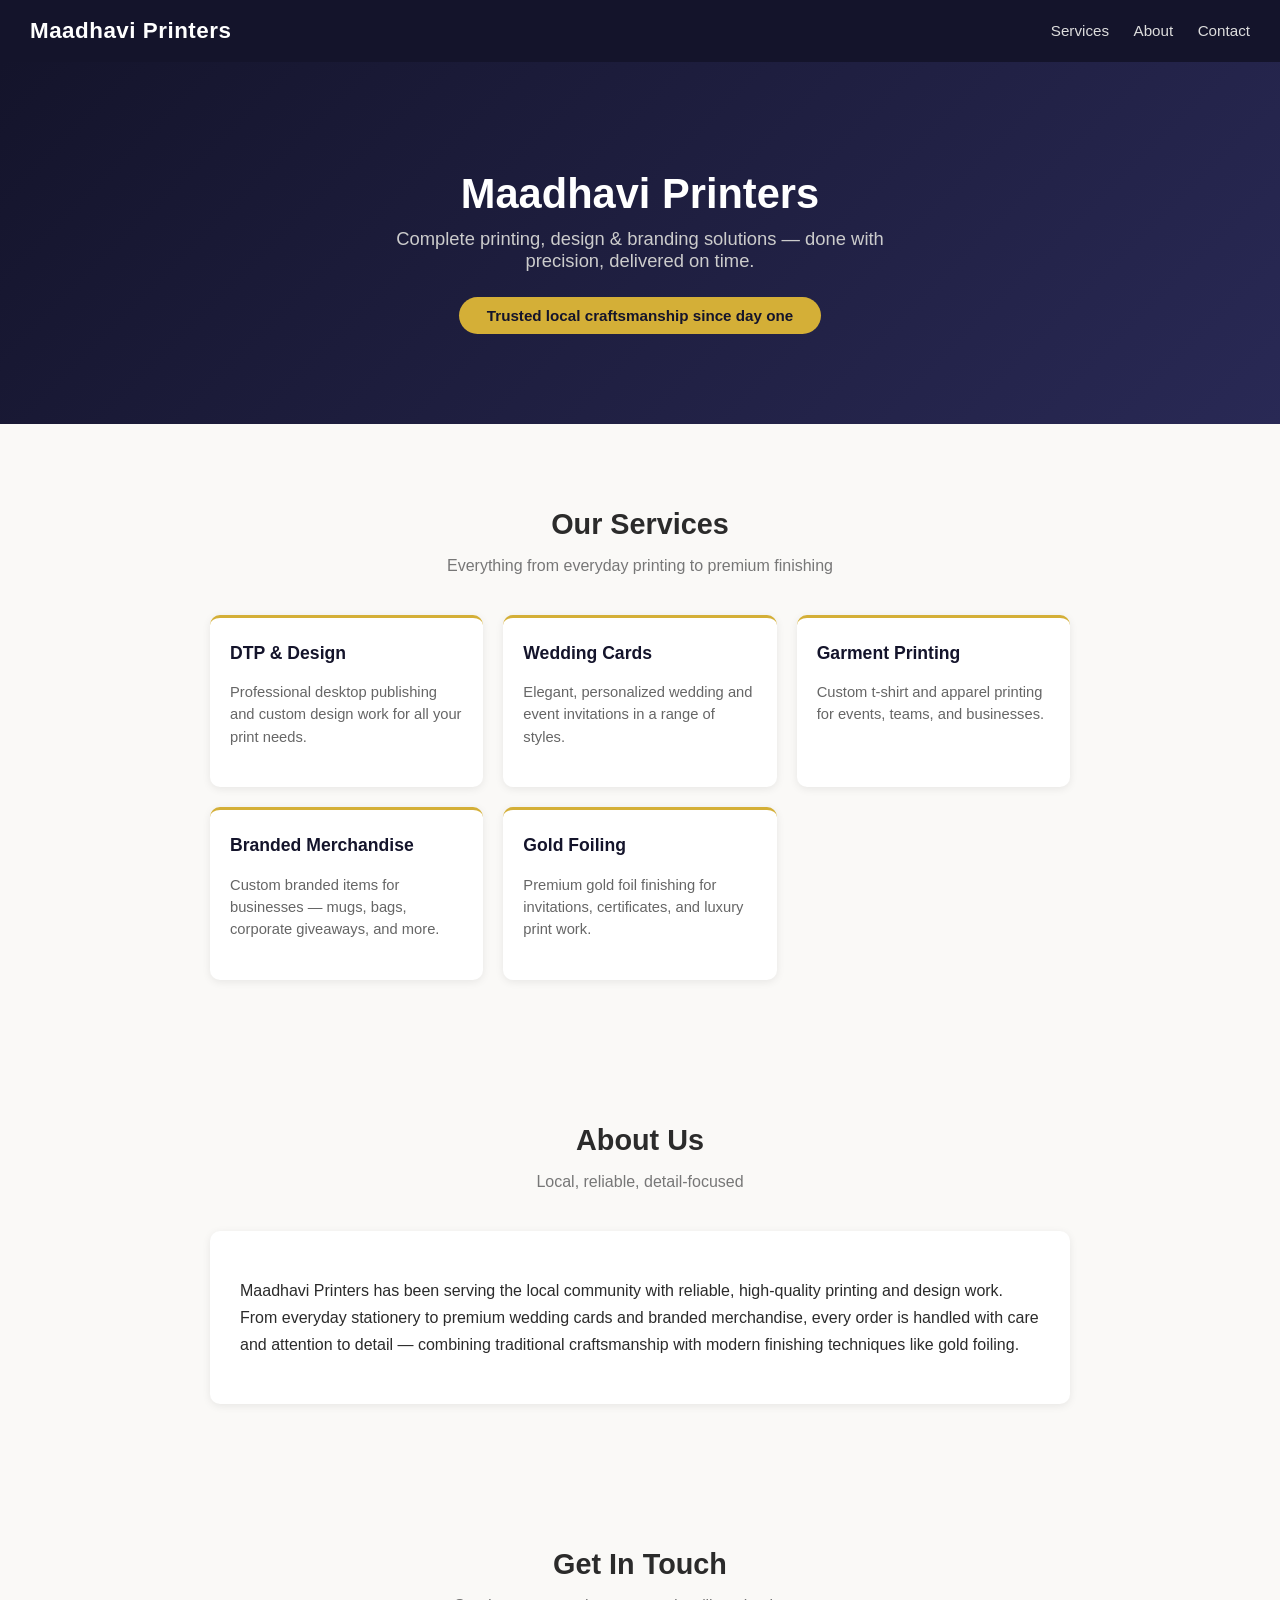
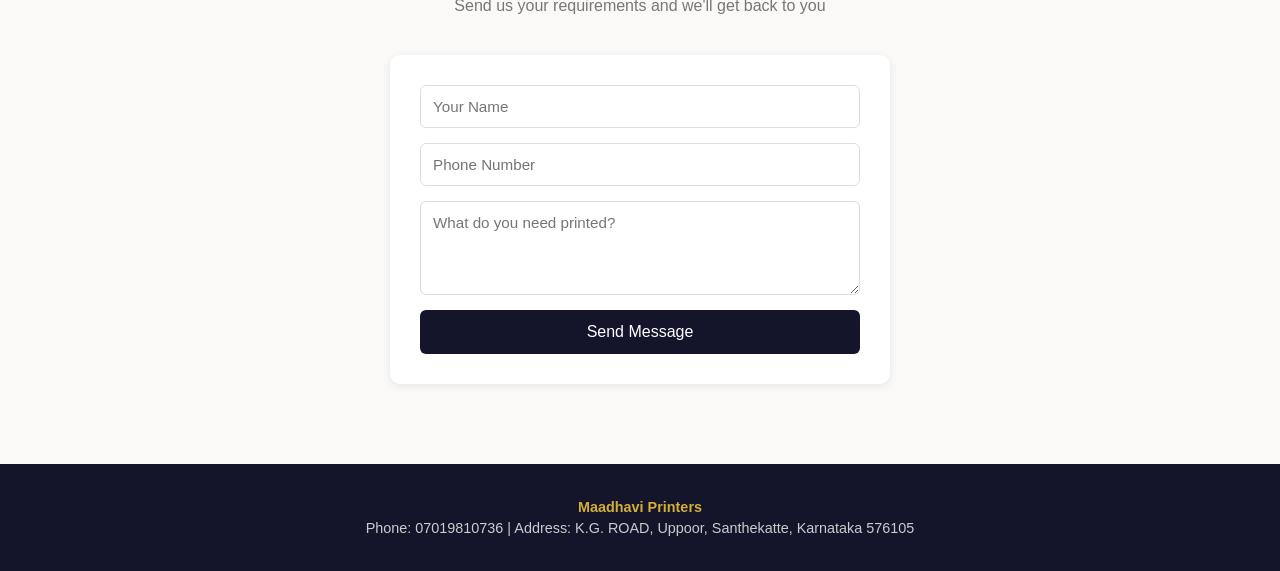
==== index.html @ c5c2d57a "modern redesign with nav, services grid, and contact form" ====
<!DOCTYPE html>
<html>
<head>
    <title>Maadhavi Printers</title>
    <meta name="viewport" content="width=device-width, initial-scale=1.0">
    <style>
        * { box-sizing: border-box; }
        body {
            font-family: 'Segoe UI', Arial, sans-serif;
            margin: 0;
            padding: 0;
            background-color: #faf9f7;
            color: #2b2b2b;
        }
        nav {
            background-color: #14142b;
            padding: 18px 30px;
            display: flex;
            justify-content: space-between;
            align-items: center;
            flex-wrap: wrap;
        }
        nav .logo {
            color: white;
            font-size: 1.4em;
            font-weight: bold;
            letter-spacing: 0.5px;
        }
        nav a {
            color: #ddd;
            text-decoration: none;
            margin-left: 20px;
            font-size: 0.95em;
        }
        nav a:hover { color: #d4af37; }

        .hero {
            background: linear-gradient(135deg, #14142b, #292955);
            color: white;
            text-align: center;
            padding: 80px 20px 90px;
        }
        .hero h1 {
            font-size: 2.6em;
            margin-bottom: 10px;
        }
        .hero p {
            color: #ccc;
            font-size: 1.15em;
            max-width: 500px;
            margin: 0 auto;
        }
        .hero .tag {
            display: inline-block;
            margin-top: 25px;
            background-color: #d4af37;
            color: #14142b;
            padding: 10px 28px;
            border-radius: 30px;
            font-weight: bold;
            font-size: 0.95em;
        }

        .section {
            max-width: 900px;
            margin: 0 auto;
            padding: 60px 20px;
        }
        .section h2 {
            text-align: center;
            font-size: 1.8em;
            margin-bottom: 8px;
        }
        .section .subtitle {
            text-align: center;
            color: #777;
            margin-bottom: 40px;
        }

        .grid {
            display: grid;
            grid-template-columns: repeat(auto-fit, minmax(220px, 1fr));
            gap: 20px;
        }
        .card {
            background: white;
            padding: 25px 20px;
            border-radius: 10px;
            box-shadow: 0 2px 8px rgba(0,0,0,0.08);
            border-top: 3px solid #d4af37;
        }
        .card h3 {
            margin-top: 0;
            font-size: 1.1em;
            color: #14142b;
        }
        .card p {
            color: #666;
            font-size: 0.92em;
            line-height: 1.5;
        }

        .about-box {
            background: white;
            padding: 30px;
            border-radius: 10px;
            box-shadow: 0 2px 8px rgba(0,0,0,0.08);
            line-height: 1.7;
        }

        form {
            background: white;
            padding: 30px;
            border-radius: 10px;
            box-shadow: 0 2px 8px rgba(0,0,0,0.08);
            display: flex;
            flex-direction: column;
            gap: 15px;
            max-width: 500px;
            margin: 0 auto;
        }
        form input, form textarea {
            padding: 12px;
            border: 1px solid #ddd;
            border-radius: 6px;
            font-family: inherit;
            font-size: 0.95em;
        }
        form button {
            background-color: #14142b;
            color: white;
            border: none;
            padding: 13px;
            border-radius: 6px;
            font-size: 1em;
            cursor: pointer;
        }
        form button:hover { background-color: #292955; }

        footer {
            background-color: #14142b;
            color: #ccc;
            text-align: center;
            padding: 30px 20px;
            margin-top: 20px;
        }
        footer p { margin: 5px 0; font-size: 0.9em; }
        footer .highlight { color: #d4af37; font-weight: bold; }
    </style>
</head>
<body>

    <nav>
        <div class="logo">Maadhavi Printers</div>
        <div>
            <a href="#services">Services</a>
            <a href="#about">About</a>
            <a href="#contact">Contact</a>
        </div>
    </nav>

    <div class="hero">
        <h1>Maadhavi Printers</h1>
        <p>Complete printing, design & branding solutions — done with precision, delivered on time.</p>
        <div class="tag">Trusted local craftsmanship since day one</div>
    </div>

    <div class="section" id="services">
        <h2>Our Services</h2>
        <p class="subtitle">Everything from everyday printing to premium finishing</p>
        <div class="grid">
            <div class="card">
                <h3>DTP & Design</h3>
                <p>Professional desktop publishing and custom design work for all your print needs.</p>
            </div>
            <div class="card">
                <h3>Wedding Cards</h3>
                <p>Elegant, personalized wedding and event invitations in a range of styles.</p>
            </div>
            <div class="card">
                <h3>Garment Printing</h3>
                <p>Custom t-shirt and apparel printing for events, teams, and businesses.</p>
            </div>
            <div class="card">
                <h3>Branded Merchandise</h3>
                <p>Custom branded items for businesses — mugs, bags, corporate giveaways, and more.</p>
            </div>
            <div class="card">
                <h3>Gold Foiling</h3>
                <p>Premium gold foil finishing for invitations, certificates, and luxury print work.</p>
            </div>
        </div>
    </div>

    <div class="section" id="about">
        <h2>About Us</h2>
        <p class="subtitle">Local, reliable, detail-focused</p>
        <div class="about-box">
            <p>Maadhavi Printers has been serving the local community with reliable, high-quality printing and design work. From everyday stationery to premium wedding cards and branded merchandise, every order is handled with care and attention to detail — combining traditional craftsmanship with modern finishing techniques like gold foiling.</p>
        </div>
    </div>

    <div class="section" id="contact">
        <h2>Get In Touch</h2>
        <p class="subtitle">Send us your requirements and we'll get back to you</p>
        <form action="https://formspree.io/f/YOUR_FORM_ID" method="POST">
            <input type="text" name="name" placeholder="Your Name" required>
            <input type="tel" name="phone" placeholder="Phone Number" required>
            <textarea name="message" rows="4" placeholder="What do you need printed?" required></textarea>
            <button type="submit">Send Message</button>
        </form>
    </div>

    <footer>
        <p><span class="highlight">Maadhavi Printers</span></p>
        <p>Phone: 07019810736 | Address: K.G. ROAD, Uppoor, Santhekatte, Karnataka 576105</p>
    </footer>

</body>
</html>
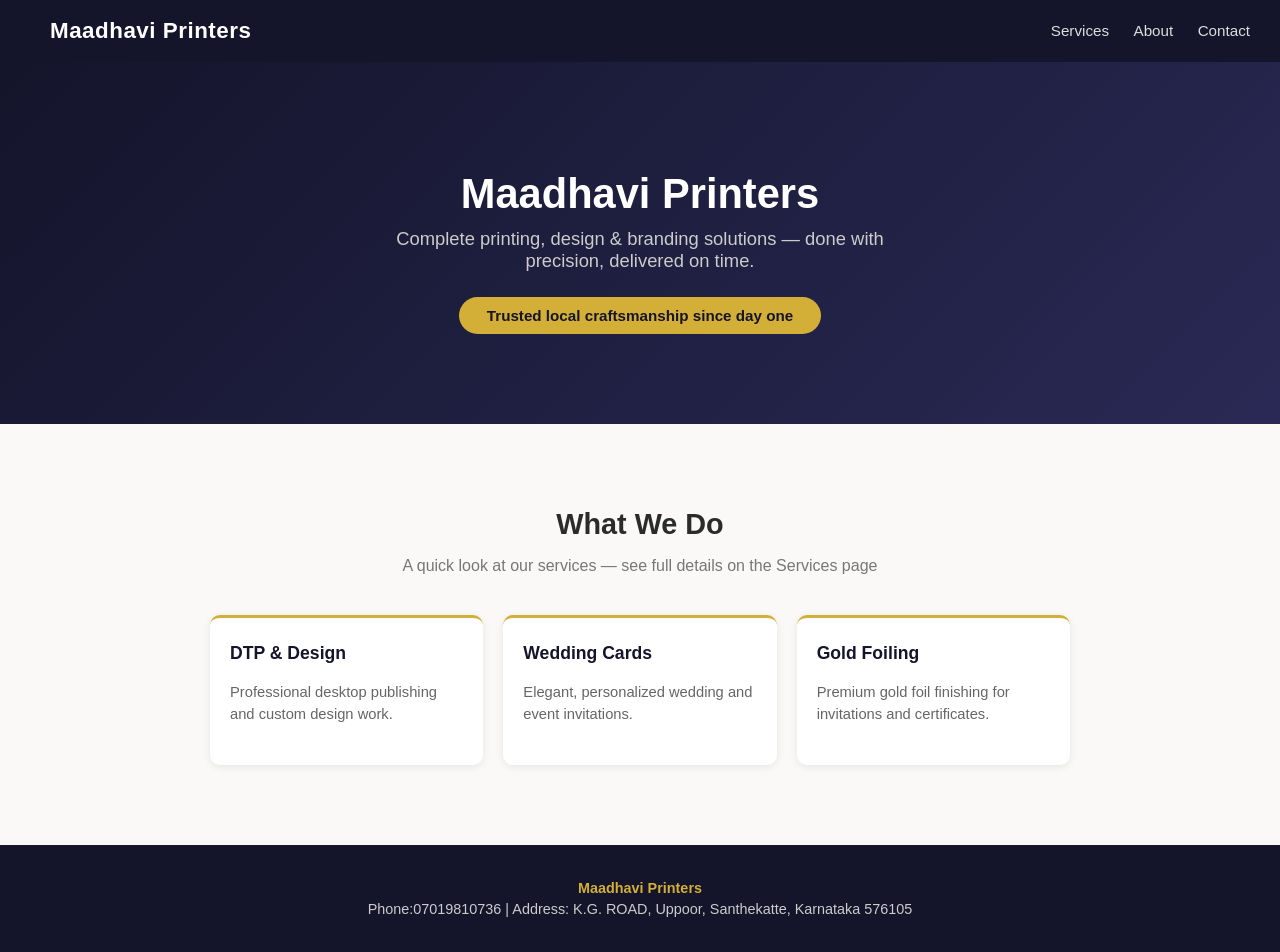
==== commit 19c8ed42: "split into multiple pages with shared stylesheet" ====
--- a/index.html
+++ b/index.html
@@ -3,159 +3,16 @@
 <head>
     <title>Maadhavi Printers</title>
     <meta name="viewport" content="width=device-width, initial-scale=1.0">
-    <style>
-        * { box-sizing: border-box; }
-        body {
-            font-family: 'Segoe UI', Arial, sans-serif;
-            margin: 0;
-            padding: 0;
-            background-color: #faf9f7;
-            color: #2b2b2b;
-        }
-        nav {
-            background-color: #14142b;
-            padding: 18px 30px;
-            display: flex;
-            justify-content: space-between;
-            align-items: center;
-            flex-wrap: wrap;
-        }
-        nav .logo {
-            color: white;
-            font-size: 1.4em;
-            font-weight: bold;
-            letter-spacing: 0.5px;
-        }
-        nav a {
-            color: #ddd;
-            text-decoration: none;
-            margin-left: 20px;
-            font-size: 0.95em;
-        }
-        nav a:hover { color: #d4af37; }
-
-        .hero {
-            background: linear-gradient(135deg, #14142b, #292955);
-            color: white;
-            text-align: center;
-            padding: 80px 20px 90px;
-        }
-        .hero h1 {
-            font-size: 2.6em;
-            margin-bottom: 10px;
-        }
-        .hero p {
-            color: #ccc;
-            font-size: 1.15em;
-            max-width: 500px;
-            margin: 0 auto;
-        }
-        .hero .tag {
-            display: inline-block;
-            margin-top: 25px;
-            background-color: #d4af37;
-            color: #14142b;
-            padding: 10px 28px;
-            border-radius: 30px;
-            font-weight: bold;
-            font-size: 0.95em;
-        }
-
-        .section {
-            max-width: 900px;
-            margin: 0 auto;
-            padding: 60px 20px;
-        }
-        .section h2 {
-            text-align: center;
-            font-size: 1.8em;
-            margin-bottom: 8px;
-        }
-        .section .subtitle {
-            text-align: center;
-            color: #777;
-            margin-bottom: 40px;
-        }
-
-        .grid {
-            display: grid;
-            grid-template-columns: repeat(auto-fit, minmax(220px, 1fr));
-            gap: 20px;
-        }
-        .card {
-            background: white;
-            padding: 25px 20px;
-            border-radius: 10px;
-            box-shadow: 0 2px 8px rgba(0,0,0,0.08);
-            border-top: 3px solid #d4af37;
-        }
-        .card h3 {
-            margin-top: 0;
-            font-size: 1.1em;
-            color: #14142b;
-        }
-        .card p {
-            color: #666;
-            font-size: 0.92em;
-            line-height: 1.5;
-        }
-
-        .about-box {
-            background: white;
-            padding: 30px;
-            border-radius: 10px;
-            box-shadow: 0 2px 8px rgba(0,0,0,0.08);
-            line-height: 1.7;
-        }
-
-        form {
-            background: white;
-            padding: 30px;
-            border-radius: 10px;
-            box-shadow: 0 2px 8px rgba(0,0,0,0.08);
-            display: flex;
-            flex-direction: column;
-            gap: 15px;
-            max-width: 500px;
-            margin: 0 auto;
-        }
-        form input, form textarea {
-            padding: 12px;
-            border: 1px solid #ddd;
-            border-radius: 6px;
-            font-family: inherit;
-            font-size: 0.95em;
-        }
-        form button {
-            background-color: #14142b;
-            color: white;
-            border: none;
-            padding: 13px;
-            border-radius: 6px;
-            font-size: 1em;
-            cursor: pointer;
-        }
-        form button:hover { background-color: #292955; }
-
-        footer {
-            background-color: #14142b;
-            color: #ccc;
-            text-align: center;
-            padding: 30px 20px;
-            margin-top: 20px;
-        }
-        footer p { margin: 5px 0; font-size: 0.9em; }
-        footer .highlight { color: #d4af37; font-weight: bold; }
-    </style>
+    <link rel="stylesheet" href="style.css">
 </head>
 <body>
 
     <nav>
-        <div class="logo">Maadhavi Printers</div>
+        <a href="index.html" class="logo">Maadhavi Printers</a>
         <div>
-            <a href="#services">Services</a>
-            <a href="#about">About</a>
-            <a href="#contact">Contact</a>
+            <a href="services.html">Services</a>
+            <a href="about.html">About</a>
+            <a href="contact.html">Contact</a>
         </div>
     </nav>
 
@@ -165,55 +22,28 @@
         <div class="tag">Trusted local craftsmanship since day one</div>
     </div>
 
-    <div class="section" id="services">
-        <h2>Our Services</h2>
-        <p class="subtitle">Everything from everyday printing to premium finishing</p>
+    <div class="section">
+        <h2>What We Do</h2>
+        <p class="subtitle">A quick look at our services — see full details on the Services page</p>
         <div class="grid">
-            <div class="card">
+            <a href="services.html" class="card">
                 <h3>DTP & Design</h3>
-                <p>Professional desktop publishing and custom design work for all your print needs.</p>
-            </div>
-            <div class="card">
+                <p>Professional desktop publishing and custom design work.</p>
+            </a>
+            <a href="services.html" class="card">
                 <h3>Wedding Cards</h3>
-                <p>Elegant, personalized wedding and event invitations in a range of styles.</p>
-            </div>
-            <div class="card">
-                <h3>Garment Printing</h3>
-                <p>Custom t-shirt and apparel printing for events, teams, and businesses.</p>
-            </div>
-            <div class="card">
-                <h3>Branded Merchandise</h3>
-                <p>Custom branded items for businesses — mugs, bags, corporate giveaways, and more.</p>
-            </div>
-            <div class="card">
+                <p>Elegant, personalized wedding and event invitations.</p>
+            </a>
+            <a href="services.html" class="card">
                 <h3>Gold Foiling</h3>
-                <p>Premium gold foil finishing for invitations, certificates, and luxury print work.</p>
-            </div>
+                <p>Premium gold foil finishing for invitations and certificates.</p>
+            </a>
         </div>
-    </div>
-
-    <div class="section" id="about">
-        <h2>About Us</h2>
-        <p class="subtitle">Local, reliable, detail-focused</p>
-        <div class="about-box">
-            <p>Maadhavi Printers has been serving the local community with reliable, high-quality printing and design work. From everyday stationery to premium wedding cards and branded merchandise, every order is handled with care and attention to detail — combining traditional craftsmanship with modern finishing techniques like gold foiling.</p>
-        </div>
-    </div>
-
-    <div class="section" id="contact">
-        <h2>Get In Touch</h2>
-        <p class="subtitle">Send us your requirements and we'll get back to you</p>
-        <form action="https://formspree.io/f/YOUR_FORM_ID" method="POST">
-            <input type="text" name="name" placeholder="Your Name" required>
-            <input type="tel" name="phone" placeholder="Phone Number" required>
-            <textarea name="message" rows="4" placeholder="What do you need printed?" required></textarea>
-            <button type="submit">Send Message</button>
-        </form>
     </div>
 
     <footer>
         <p><span class="highlight">Maadhavi Printers</span></p>
-        <p>Phone: 07019810736 | Address: K.G. ROAD, Uppoor, Santhekatte, Karnataka 576105</p>
+        <p>Phone:07019810736 | Address: K.G. ROAD, Uppoor, Santhekatte, Karnataka 576105</p>
     </footer>
 
 </body>
--- a/style.css
+++ b/style.css
@@ -0,0 +1,119 @@
+* { box-sizing: border-box; }
+body {
+    font-family: 'Segoe UI', Arial, sans-serif;
+    margin: 0;
+    padding: 0;
+    background-color: #faf9f7;
+    color: #2b2b2b;
+}
+nav {
+    background-color: #14142b;
+    padding: 18px 30px;
+    display: flex;
+    justify-content: space-between;
+    align-items: center;
+    flex-wrap: wrap;
+}
+nav .logo {
+    color: white;
+    font-size: 1.4em;
+    font-weight: bold;
+    letter-spacing: 0.5px;
+    text-decoration: none;
+}
+nav a {
+    color: #ddd;
+    text-decoration: none;
+    margin-left: 20px;
+    font-size: 0.95em;
+}
+nav a:hover { color: #d4af37; }
+
+.hero {
+    background: linear-gradient(135deg, #14142b, #292955);
+    color: white;
+    text-align: center;
+    padding: 80px 20px 90px;
+}
+.hero h1 { font-size: 2.6em; margin-bottom: 10px; }
+.hero p { color: #ccc; font-size: 1.15em; max-width: 500px; margin: 0 auto; }
+.hero .tag {
+    display: inline-block;
+    margin-top: 25px;
+    background-color: #d4af37;
+    color: #14142b;
+    padding: 10px 28px;
+    border-radius: 30px;
+    font-weight: bold;
+    font-size: 0.95em;
+}
+
+.section { max-width: 900px; margin: 0 auto; padding: 60px 20px; }
+.section h2 { text-align: center; font-size: 1.8em; margin-bottom: 8px; }
+.section .subtitle { text-align: center; color: #777; margin-bottom: 40px; }
+
+.grid {
+    display: grid;
+    grid-template-columns: repeat(auto-fit, minmax(220px, 1fr));
+    gap: 20px;
+}
+.card {
+    background: white;
+    padding: 25px 20px;
+    border-radius: 10px;
+    box-shadow: 0 2px 8px rgba(0,0,0,0.08);
+    border-top: 3px solid #d4af37;
+    text-decoration: none;
+    color: inherit;
+    display: block;
+}
+.card:hover { box-shadow: 0 4px 14px rgba(0,0,0,0.15); }
+.card h3 { margin-top: 0; font-size: 1.1em; color: #14142b; }
+.card p { color: #666; font-size: 0.92em; line-height: 1.5; }
+
+.about-box {
+    background: white;
+    padding: 30px;
+    border-radius: 10px;
+    box-shadow: 0 2px 8px rgba(0,0,0,0.08);
+    line-height: 1.7;
+}
+
+form {
+    background: white;
+    padding: 30px;
+    border-radius: 10px;
+    box-shadow: 0 2px 8px rgba(0,0,0,0.08);
+    display: flex;
+    flex-direction: column;
+    gap: 15px;
+    max-width: 500px;
+    margin: 0 auto;
+}
+form input, form textarea {
+    padding: 12px;
+    border: 1px solid #ddd;
+    border-radius: 6px;
+    font-family: inherit;
+    font-size: 0.95em;
+}
+form button {
+    background-color: #14142b;
+    color: white;
+    border: none;
+    padding: 13px;
+    border-radius: 6px;
+    font-size: 1em;
+    cursor: pointer;
+}
+form button:hover { background-color: #292955; }
+
+footer {
+    background-color: #14142b;
+    color: #ccc;
+    text-align: center;
+    padding: 30px 20px;
+    margin-top: 20px;
+}
+footer p { margin: 5px 0; font-size: 0.9em; }
+footer .highlight { color: #d4af37; font-weight: bold; }
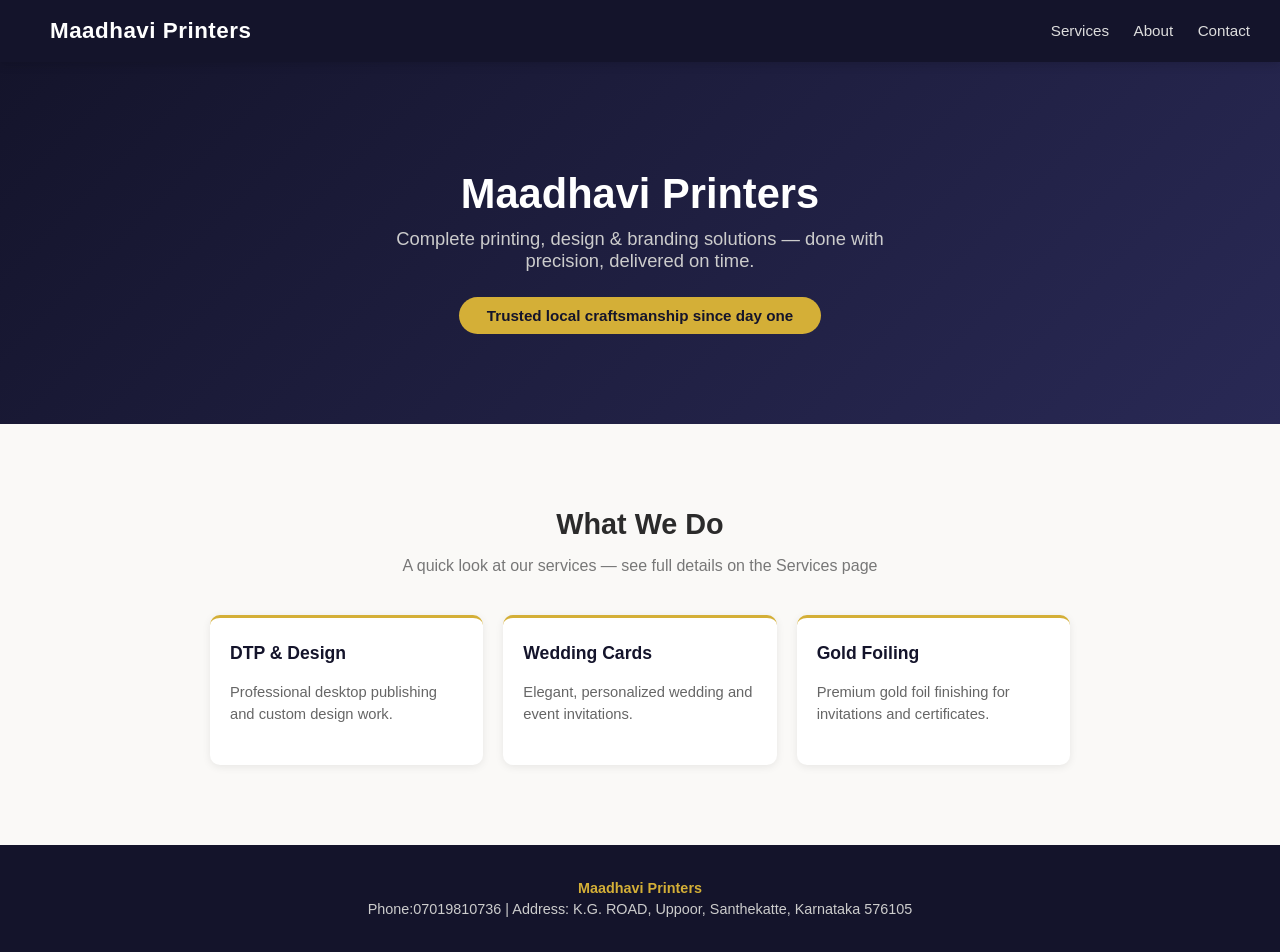
==== commit 97940b46: "add scroll animations and sticky nav" ====
--- a/index.html
+++ b/index.html
@@ -22,7 +22,7 @@
         <div class="tag">Trusted local craftsmanship since day one</div>
     </div>
 
-    <div class="section">
+    <div class="section fade-in">
         <h2>What We Do</h2>
         <p class="subtitle">A quick look at our services — see full details on the Services page</p>
         <div class="grid">
@@ -45,6 +45,6 @@
         <p><span class="highlight">Maadhavi Printers</span></p>
         <p>Phone:07019810736 | Address: K.G. ROAD, Uppoor, Santhekatte, Karnataka 576105</p>
     </footer>
-
+<script src="script.js"></script>
 </body>
 </html>
--- a/style.css
+++ b/style.css
@@ -116,4 +116,56 @@
     margin-top: 20px;
 }
 footer p { margin: 5px 0; font-size: 0.9em; }
-footer .highlight { color: #d4af37; font-weight: bold; }+footer .highlight { color: #d4af37; font-weight: bold; }
+
+
+
+
+
+
+
+html { scroll-behavior: smooth; }
+
+nav {
+    position: sticky;
+    top: 0;
+    z-index: 100;
+    backdrop-filter: blur(6px);
+    box-shadow: 0 2px 10px rgba(0,0,0,0.15);
+}
+
+.hero h1, .hero p, .hero .tag {
+    opacity: 0;
+    animation: heroRise 0.8s ease forwards;
+}
+.hero h1 { animation-delay: 0.1s; }
+.hero p { animation-delay: 0.3s; }
+.hero .tag { animation-delay: 0.5s; }
+
+@keyframes heroRise {
+    from { opacity: 0; transform: translateY(20px); }
+    to { opacity: 1; transform: translateY(0); }
+}
+
+.fade-in {
+    opacity: 0;
+    transform: translateY(30px);
+    transition: opacity 0.7s ease, transform 0.7s ease;
+}
+.fade-in.visible {
+    opacity: 1;
+    transform: translateY(0);
+}
+
+.card {
+    transition: transform 0.3s ease, box-shadow 0.3s ease;
+}
+.card:hover {
+    transform: translateY(-6px) scale(1.02);
+    box-shadow: 0 8px 20px rgba(0,0,0,0.18);
+}
+
+form button {
+    transition: background-color 0.3s ease, transform 0.15s ease;
+}
+form button:active { transform: scale(0.97); }
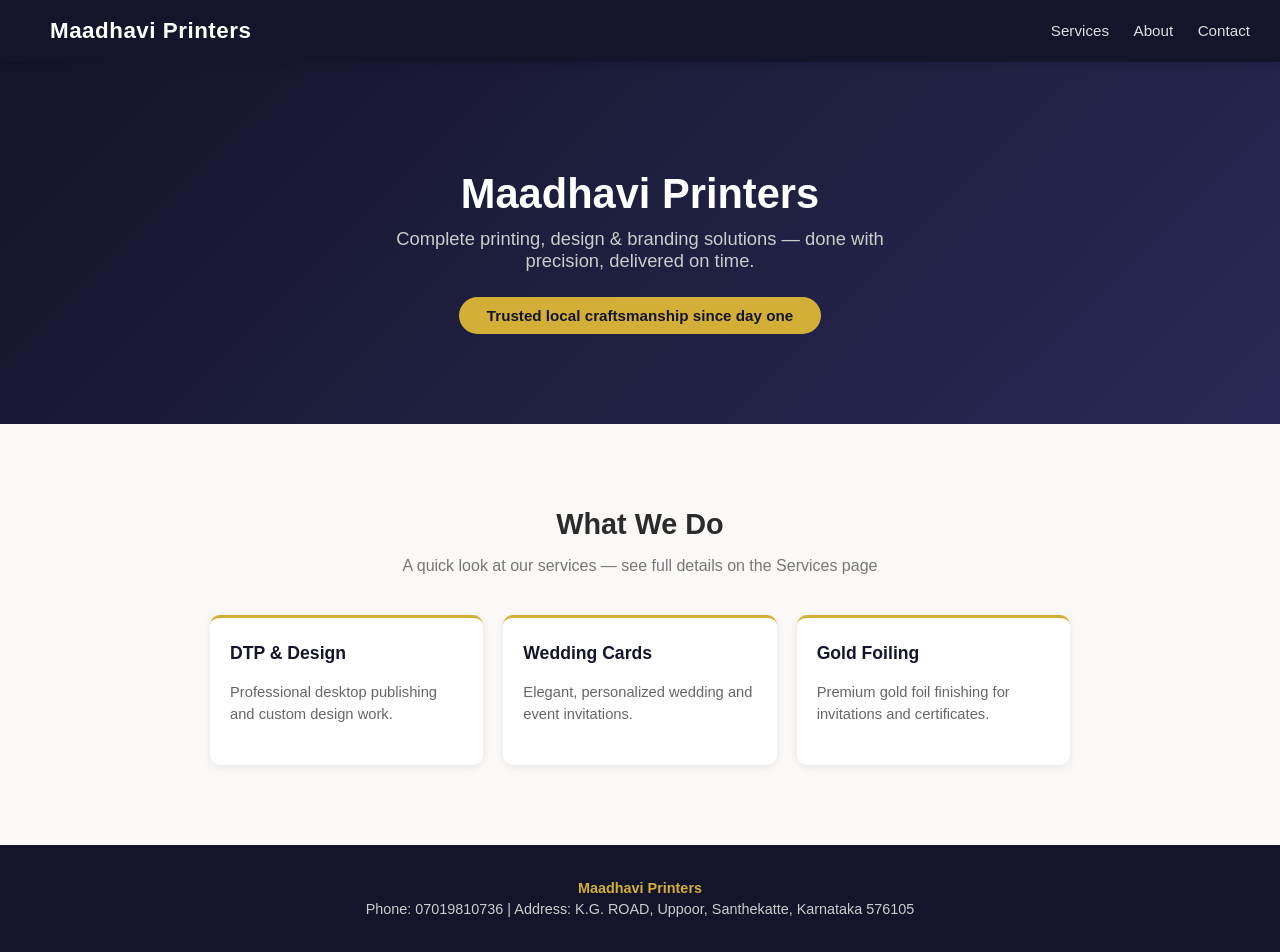
==== commit d60453f7: "wire up animations across all pages" ====
--- a/index.html
+++ b/index.html
@@ -43,8 +43,9 @@
 
     <footer>
         <p><span class="highlight">Maadhavi Printers</span></p>
-        <p>Phone:07019810736 | Address: K.G. ROAD, Uppoor, Santhekatte, Karnataka 576105</p>
+        <p>Phone: 07019810736 | Address: K.G. ROAD, Uppoor, Santhekatte, Karnataka 576105</p>
     </footer>
-<script src="script.js"></script>
+
+    <script src="script.js"></script>
 </body>
 </html>
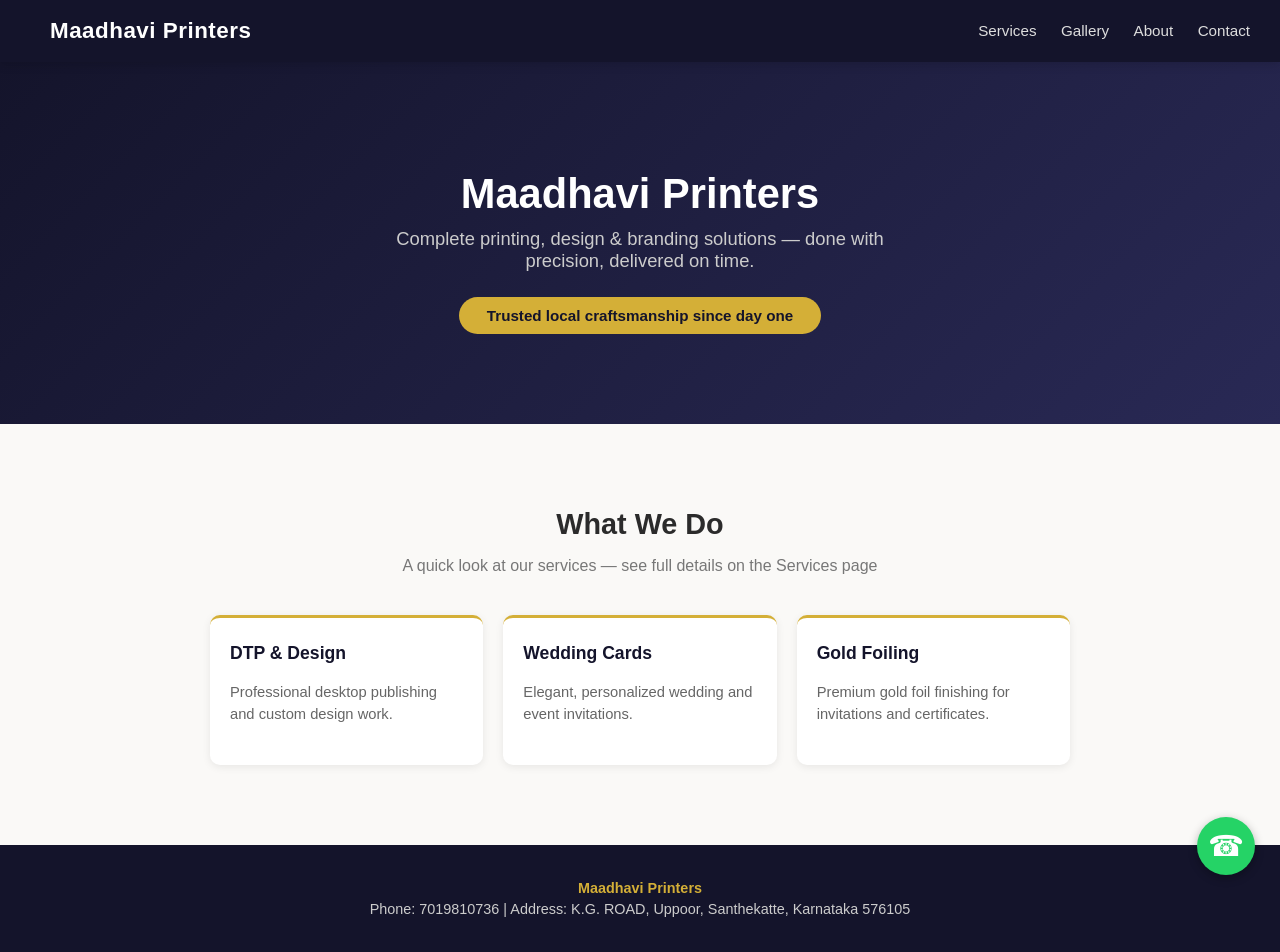
==== commit d0c81c89: "gallery placeholder until real photos are added" ====
--- a/index.html
+++ b/index.html
@@ -9,8 +9,10 @@
 
     <nav>
         <a href="index.html" class="logo">Maadhavi Printers</a>
-        <div>
+        <button class="hamburger"><span></span><span></span><span></span></button>
+        <div class="nav-links">
             <a href="services.html">Services</a>
+            <a href="gallery.html">Gallery</a>
             <a href="about.html">About</a>
             <a href="contact.html">Contact</a>
         </div>
@@ -43,9 +45,10 @@
 
     <footer>
         <p><span class="highlight">Maadhavi Printers</span></p>
-        <p>Phone: 07019810736 | Address: K.G. ROAD, Uppoor, Santhekatte, Karnataka 576105</p>
+        <p>Phone: 7019810736 | Address: K.G. ROAD, Uppoor, Santhekatte, Karnataka 576105</p>
     </footer>
 
+    <a href="https://wa.me/917019810736" class="whatsapp-float" target="_blank">&#9742;</a>
     <script src="script.js"></script>
 </body>
 </html>
--- a/style.css
+++ b/style.css
@@ -168,4 +168,89 @@
 form button {
     transition: background-color 0.3s ease, transform 0.15s ease;
 }
-form button:active { transform: scale(0.97); }+form button:active { transform: scale(0.97); }
+
+
+
+
+
+/* Hamburger menu */
+.hamburger {
+    display: none;
+    flex-direction: column;
+    gap: 5px;
+    cursor: pointer;
+    background: none;
+    border: none;
+    padding: 5px;
+}
+.hamburger span {
+    width: 25px;
+    height: 3px;
+    background: white;
+    border-radius: 2px;
+}
+
+@media (max-width: 700px) {
+    .hamburger { display: flex; }
+    nav .nav-links {
+        display: none;
+        flex-direction: column;
+        width: 100%;
+        background-color: #14142b;
+        position: absolute;
+        top: 100%;
+        left: 0;
+        padding: 10px 0;
+    }
+    nav .nav-links.open { display: flex; }
+    nav .nav-links a {
+        margin: 12px 20px;
+    }
+    nav { position: relative; }
+}
+
+/* WhatsApp floating button */
+.whatsapp-float {
+    position: fixed;
+    bottom: 25px;
+    right: 25px;
+    background-color: #25D366;
+    color: white;
+    width: 58px;
+    height: 58px;
+    border-radius: 50%;
+    display: flex;
+    align-items: center;
+    justify-content: center;
+    text-decoration: none;
+    font-size: 1.8em;
+    box-shadow: 0 3px 10px rgba(0,0,0,0.3);
+    z-index: 200;
+    transition: transform 0.2s ease;
+}
+.whatsapp-float:hover { transform: scale(1.1); }
+
+/* Gallery */
+.gallery-grid {
+    display: grid;
+    grid-template-columns: repeat(auto-fit, minmax(220px, 1fr));
+    gap: 18px;
+}
+.gallery-item {
+    background: #e5e2da;
+    border-radius: 10px;
+    overflow: hidden;
+    box-shadow: 0 2px 8px rgba(0,0,0,0.08);
+}
+.gallery-item img {
+    width: 100%;
+    height: 180px;
+    object-fit: cover;
+    display: block;
+}
+.gallery-item p {
+    padding: 10px 14px;
+    font-size: 0.9em;
+    color: #555;
+}
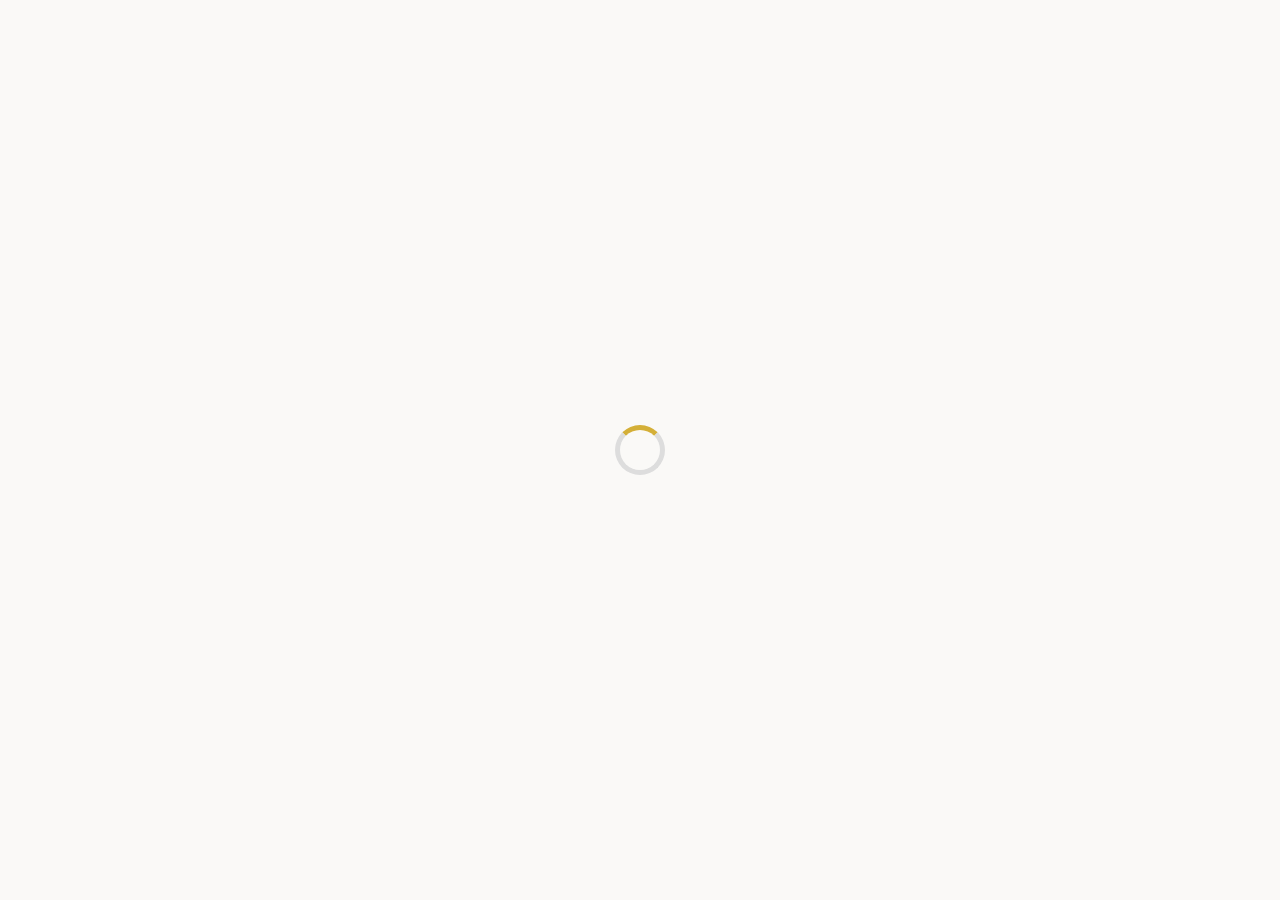
==== commit c4346c38: "add dark mode toggle, loading animation, and map" ====
--- a/index.html
+++ b/index.html
@@ -6,6 +6,7 @@
     <link rel="stylesheet" href="style.css">
 </head>
 <body>
+    <div id="preloader"><div class="spinner"></div></div>
 
     <nav>
         <a href="index.html" class="logo">Maadhavi Printers</a>
@@ -15,6 +16,7 @@
             <a href="gallery.html">Gallery</a>
             <a href="about.html">About</a>
             <a href="contact.html">Contact</a>
+            <button class="theme-toggle">🌙</button>
         </div>
     </nav>
 
@@ -32,23 +34,4 @@
                 <h3>DTP & Design</h3>
                 <p>Professional desktop publishing and custom design work.</p>
             </a>
-            <a href="services.html" class="card">
-                <h3>Wedding Cards</h3>
-                <p>Elegant, personalized wedding and event invitations.</p>
-            </a>
-            <a href="services.html" class="card">
-                <h3>Gold Foiling</h3>
-                <p>Premium gold foil finishing for invitations and certificates.</p>
-            </a>
-        </div>
-    </div>
-
-    <footer>
-        <p><span class="highlight">Maadhavi Printers</span></p>
-        <p>Phone: 7019810736 | Address: K.G. ROAD, Uppoor, Santhekatte, Karnataka 576105</p>
-    </footer>
-
-    <a href="https://wa.me/917019810736" class="whatsapp-float" target="_blank">&#9742;</a>
-    <script src="script.js"></script>
-</body>
-</html>+            <a
--- a/style.css
+++ b/style.css
@@ -253,4 +253,73 @@
     padding: 10px 14px;
     font-size: 0.9em;
     color: #555;
+}
+
+
+
+:root {
+    --bg: #faf9f7;
+    --text: #2b2b2b;
+    --card-bg: #ffffff;
+    --nav-bg: #14142b;
+    --accent: #d4af37;
+}
+body.dark {
+    --bg: #14141f;
+    --text: #e8e6e0;
+    --card-bg: #1e1e2e;
+    --nav-bg: #0a0a14;
+}
+body {
+    background-color: var(--bg);
+    color: var(--text);
+    transition: background-color 0.3s ease, color 0.3s ease;
+}
+nav { background-color: var(--nav-bg); }
+.card, .about-box, form, .gallery-item {
+    background-color: var(--card-bg);
+    color: var(--text);
+}
+footer { background-color: var(--nav-bg); }
+
+.theme-toggle {
+    background: none;
+    border: 2px solid #666;
+    color: inherit;
+    border-radius: 20px;
+    padding: 5px 12px;
+    cursor: pointer;
+    font-size: 0.85em;
+    margin-left: 15px;
+}
+.theme-toggle:hover { border-color: var(--accent); }
+
+#preloader {
+    position: fixed;
+    top: 0; left: 0;
+    width: 100%; height: 100%;
+    background-color: var(--bg);
+    display: flex;
+    align-items: center;
+    justify-content: center;
+    z-index: 9999;
+    transition: opacity 0.4s ease, visibility 0.4s ease;
+}
+#preloader.hidden { opacity: 0; visibility: hidden; }
+.spinner {
+    width: 50px;
+    height: 50px;
+    border: 5px solid #ddd;
+    border-top: 5px solid var(--accent);
+    border-radius: 50%;
+    animation: spin 0.8s linear infinite;
+}
+@keyframes spin { to { transform: rotate(360deg); } }
+
+.map-container iframe {
+    width: 100%;
+    height: 300px;
+    border: 0;
+    border-radius: 10px;
+    margin-top: 30px;
 }
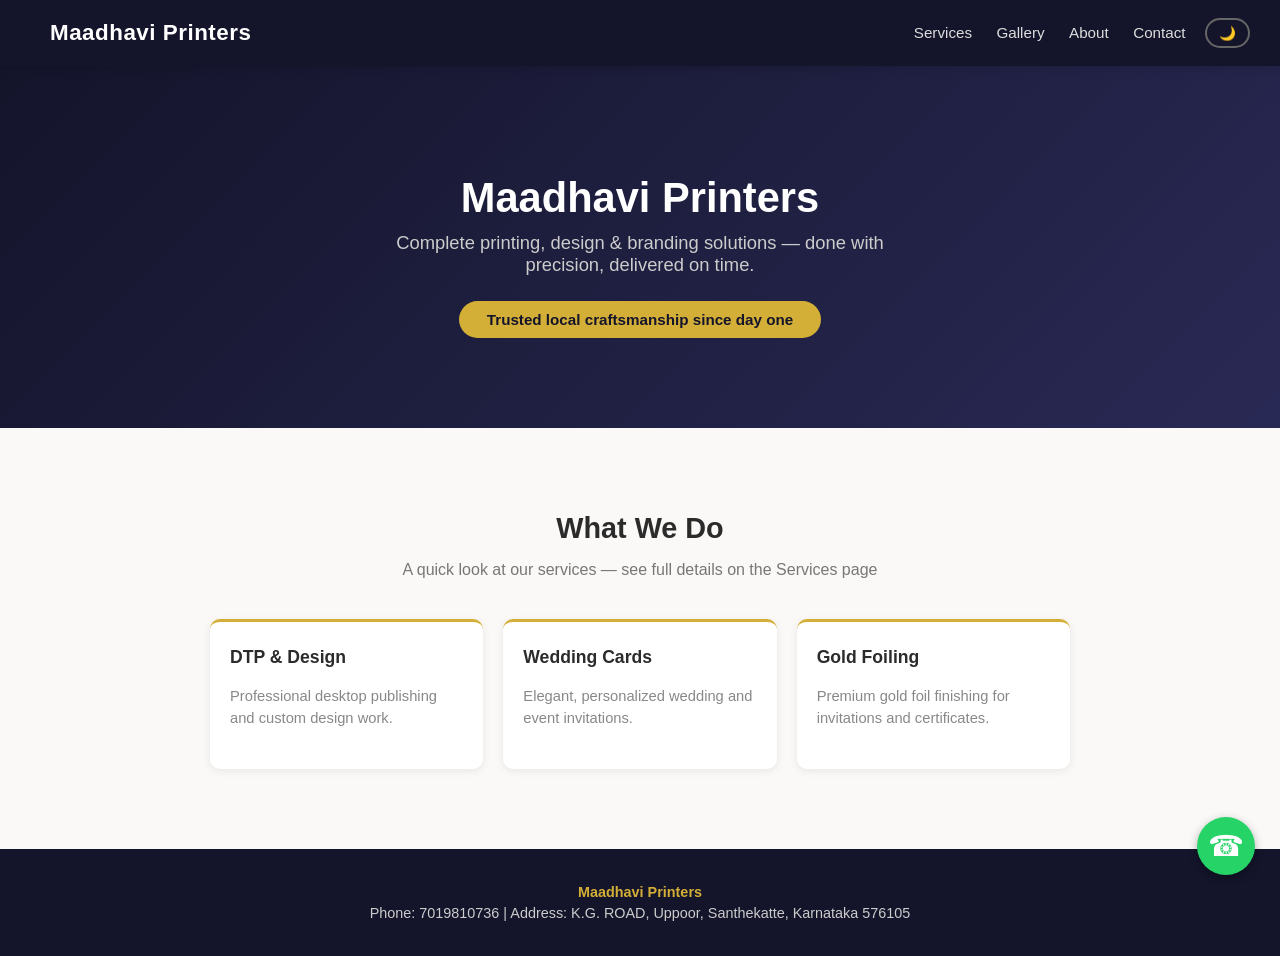
==== commit bea35da2: "consolidated update - full site with all features" ====
--- a/index.html
+++ b/index.html
@@ -34,4 +34,23 @@
                 <h3>DTP & Design</h3>
                 <p>Professional desktop publishing and custom design work.</p>
             </a>
-            <a+            <a href="services.html" class="card">
+                <h3>Wedding Cards</h3>
+                <p>Elegant, personalized wedding and event invitations.</p>
+            </a>
+            <a href="services.html" class="card">
+                <h3>Gold Foiling</h3>
+                <p>Premium gold foil finishing for invitations and certificates.</p>
+            </a>
+        </div>
+    </div>
+
+    <footer>
+        <p><span class="highlight">Maadhavi Printers</span></p>
+          <p>Phone: 7019810736 | Address: K.G. ROAD, Uppoor, Santhekatte, Karnataka 576105</p>
+    </footer>
+
+    <a href="https://wa.me/917019810736 " class="whatsapp-float" target="_blank">&#9742;</a>
+    <script src="script.js"></script>
+</body>
+</html>
--- a/style.css
+++ b/style.css
@@ -1,18 +1,38 @@
+:root {
+    --bg: #faf9f7;
+    --text: #2b2b2b;
+    --card-bg: #ffffff;
+    --nav-bg: #14142b;
+    --accent: #d4af37;
+}
+body.dark {
+    --bg: #14141f;
+    --text: #e8e6e0;
+    --card-bg: #1e1e2e;
+    --nav-bg: #0a0a14;
+}
 * { box-sizing: border-box; }
+html { scroll-behavior: smooth; }
 body {
     font-family: 'Segoe UI', Arial, sans-serif;
     margin: 0;
     padding: 0;
-    background-color: #faf9f7;
-    color: #2b2b2b;
-}
+    background-color: var(--bg);
+    color: var(--text);
+    transition: background-color 0.3s ease, color 0.3s ease;
+}
+
 nav {
-    background-color: #14142b;
+    background-color: var(--nav-bg);
     padding: 18px 30px;
     display: flex;
     justify-content: space-between;
     align-items: center;
     flex-wrap: wrap;
+    position: sticky;
+    top: 0;
+    z-index: 100;
+    box-shadow: 0 2px 10px rgba(0,0,0,0.15);
 }
 nav .logo {
     color: white;
@@ -27,154 +47,8 @@
     margin-left: 20px;
     font-size: 0.95em;
 }
-nav a:hover { color: #d4af37; }
-
-.hero {
-    background: linear-gradient(135deg, #14142b, #292955);
-    color: white;
-    text-align: center;
-    padding: 80px 20px 90px;
-}
-.hero h1 { font-size: 2.6em; margin-bottom: 10px; }
-.hero p { color: #ccc; font-size: 1.15em; max-width: 500px; margin: 0 auto; }
-.hero .tag {
-    display: inline-block;
-    margin-top: 25px;
-    background-color: #d4af37;
-    color: #14142b;
-    padding: 10px 28px;
-    border-radius: 30px;
-    font-weight: bold;
-    font-size: 0.95em;
-}
-
-.section { max-width: 900px; margin: 0 auto; padding: 60px 20px; }
-.section h2 { text-align: center; font-size: 1.8em; margin-bottom: 8px; }
-.section .subtitle { text-align: center; color: #777; margin-bottom: 40px; }
-
-.grid {
-    display: grid;
-    grid-template-columns: repeat(auto-fit, minmax(220px, 1fr));
-    gap: 20px;
-}
-.card {
-    background: white;
-    padding: 25px 20px;
-    border-radius: 10px;
-    box-shadow: 0 2px 8px rgba(0,0,0,0.08);
-    border-top: 3px solid #d4af37;
-    text-decoration: none;
-    color: inherit;
-    display: block;
-}
-.card:hover { box-shadow: 0 4px 14px rgba(0,0,0,0.15); }
-.card h3 { margin-top: 0; font-size: 1.1em; color: #14142b; }
-.card p { color: #666; font-size: 0.92em; line-height: 1.5; }
-
-.about-box {
-    background: white;
-    padding: 30px;
-    border-radius: 10px;
-    box-shadow: 0 2px 8px rgba(0,0,0,0.08);
-    line-height: 1.7;
-}
-
-form {
-    background: white;
-    padding: 30px;
-    border-radius: 10px;
-    box-shadow: 0 2px 8px rgba(0,0,0,0.08);
-    display: flex;
-    flex-direction: column;
-    gap: 15px;
-    max-width: 500px;
-    margin: 0 auto;
-}
-form input, form textarea {
-    padding: 12px;
-    border: 1px solid #ddd;
-    border-radius: 6px;
-    font-family: inherit;
-    font-size: 0.95em;
-}
-form button {
-    background-color: #14142b;
-    color: white;
-    border: none;
-    padding: 13px;
-    border-radius: 6px;
-    font-size: 1em;
-    cursor: pointer;
-}
-form button:hover { background-color: #292955; }
-
-footer {
-    background-color: #14142b;
-    color: #ccc;
-    text-align: center;
-    padding: 30px 20px;
-    margin-top: 20px;
-}
-footer p { margin: 5px 0; font-size: 0.9em; }
-footer .highlight { color: #d4af37; font-weight: bold; }
-
-
-
-
-
-
-
-html { scroll-behavior: smooth; }
-
-nav {
-    position: sticky;
-    top: 0;
-    z-index: 100;
-    backdrop-filter: blur(6px);
-    box-shadow: 0 2px 10px rgba(0,0,0,0.15);
-}
-
-.hero h1, .hero p, .hero .tag {
-    opacity: 0;
-    animation: heroRise 0.8s ease forwards;
-}
-.hero h1 { animation-delay: 0.1s; }
-.hero p { animation-delay: 0.3s; }
-.hero .tag { animation-delay: 0.5s; }
-
-@keyframes heroRise {
-    from { opacity: 0; transform: translateY(20px); }
-    to { opacity: 1; transform: translateY(0); }
-}
-
-.fade-in {
-    opacity: 0;
-    transform: translateY(30px);
-    transition: opacity 0.7s ease, transform 0.7s ease;
-}
-.fade-in.visible {
-    opacity: 1;
-    transform: translateY(0);
-}
-
-.card {
-    transition: transform 0.3s ease, box-shadow 0.3s ease;
-}
-.card:hover {
-    transform: translateY(-6px) scale(1.02);
-    box-shadow: 0 8px 20px rgba(0,0,0,0.18);
-}
-
-form button {
-    transition: background-color 0.3s ease, transform 0.15s ease;
-}
-form button:active { transform: scale(0.97); }
-
-
-
-
-
-/* Hamburger menu */
+nav a:hover { color: var(--accent); }
+
 .hamburger {
     display: none;
     flex-direction: column;
@@ -190,98 +64,6 @@
     background: white;
     border-radius: 2px;
 }
-
-@media (max-width: 700px) {
-    .hamburger { display: flex; }
-    nav .nav-links {
-        display: none;
-        flex-direction: column;
-        width: 100%;
-        background-color: #14142b;
-        position: absolute;
-        top: 100%;
-        left: 0;
-        padding: 10px 0;
-    }
-    nav .nav-links.open { display: flex; }
-    nav .nav-links a {
-        margin: 12px 20px;
-    }
-    nav { position: relative; }
-}
-
-/* WhatsApp floating button */
-.whatsapp-float {
-    position: fixed;
-    bottom: 25px;
-    right: 25px;
-    background-color: #25D366;
-    color: white;
-    width: 58px;
-    height: 58px;
-    border-radius: 50%;
-    display: flex;
-    align-items: center;
-    justify-content: center;
-    text-decoration: none;
-    font-size: 1.8em;
-    box-shadow: 0 3px 10px rgba(0,0,0,0.3);
-    z-index: 200;
-    transition: transform 0.2s ease;
-}
-.whatsapp-float:hover { transform: scale(1.1); }
-
-/* Gallery */
-.gallery-grid {
-    display: grid;
-    grid-template-columns: repeat(auto-fit, minmax(220px, 1fr));
-    gap: 18px;
-}
-.gallery-item {
-    background: #e5e2da;
-    border-radius: 10px;
-    overflow: hidden;
-    box-shadow: 0 2px 8px rgba(0,0,0,0.08);
-}
-.gallery-item img {
-    width: 100%;
-    height: 180px;
-    object-fit: cover;
-    display: block;
-}
-.gallery-item p {
-    padding: 10px 14px;
-    font-size: 0.9em;
-    color: #555;
-}
-
-
-
-:root {
-    --bg: #faf9f7;
-    --text: #2b2b2b;
-    --card-bg: #ffffff;
-    --nav-bg: #14142b;
-    --accent: #d4af37;
-}
-body.dark {
-    --bg: #14141f;
-    --text: #e8e6e0;
-    --card-bg: #1e1e2e;
-    --nav-bg: #0a0a14;
-}
-body {
-    background-color: var(--bg);
-    color: var(--text);
-    transition: background-color 0.3s ease, color 0.3s ease;
-}
-nav { background-color: var(--nav-bg); }
-.card, .about-box, form, .gallery-item {
-    background-color: var(--card-bg);
-    color: var(--text);
-}
-footer { background-color: var(--nav-bg); }
-
 .theme-toggle {
     background: none;
     border: 2px solid #666;
@@ -294,6 +76,177 @@
 }
 .theme-toggle:hover { border-color: var(--accent); }
 
+@media (max-width: 700px) {
+    .hamburger { display: flex; }
+    nav .nav-links {
+        display: none;
+        flex-direction: column;
+        width: 100%;
+        background-color: var(--nav-bg);
+        position: absolute;
+        top: 100%;
+        left: 0;
+        padding: 10px 0;
+    }
+    nav .nav-links.open { display: flex; }
+    nav .nav-links a { margin: 12px 20px; }
+    nav { position: relative; }
+}
+
+.hero {
+    background: linear-gradient(135deg, #14142b, #292955);
+    color: white;
+    text-align: center;
+    padding: 80px 20px 90px;
+}
+.hero h1, .hero p, .hero .tag {
+    opacity: 0;
+    animation: heroRise 0.8s ease forwards;
+}
+.hero h1 { font-size: 2.6em; margin-bottom: 10px; animation-delay: 0.1s; }
+.hero p { color: #ccc; font-size: 1.15em; max-width: 500px; margin: 0 auto; animation-delay: 0.3s; }
+.hero .tag {
+    display: inline-block;
+    margin-top: 25px;
+    background-color: var(--accent);
+    color: #14142b;
+    padding: 10px 28px;
+    border-radius: 30px;
+    font-weight: bold;
+    font-size: 0.95em;
+    animation-delay: 0.5s;
+}
+@keyframes heroRise {
+    from { opacity: 0; transform: translateY(20px); }
+    to { opacity: 1; transform: translateY(0); }
+}
+
+.section { max-width: 900px; margin: 0 auto; padding: 60px 20px; }
+.section h2 { text-align: center; font-size: 1.8em; margin-bottom: 8px; }
+.section .subtitle { text-align: center; color: #777; margin-bottom: 40px; }
+
+.fade-in {
+    opacity: 0;
+    transform: translateY(30px);
+    transition: opacity 0.7s ease, transform 0.7s ease;
+}
+.fade-in.visible { opacity: 1; transform: translateY(0); }
+
+.grid {
+    display: grid;
+    grid-template-columns: repeat(auto-fit, minmax(220px, 1fr));
+    gap: 20px;
+}
+.card {
+    background: var(--card-bg);
+    color: var(--text);
+    padding: 25px 20px;
+    border-radius: 10px;
+    box-shadow: 0 2px 8px rgba(0,0,0,0.08);
+    border-top: 3px solid var(--accent);
+    text-decoration: none;
+    display: block;
+    transition: transform 0.3s ease, box-shadow 0.3s ease;
+}
+.card:hover { transform: translateY(-6px) scale(1.02); box-shadow: 0 8px 20px rgba(0,0,0,0.18); }
+.card h3 { margin-top: 0; font-size: 1.1em; }
+.card p { color: #888; font-size: 0.92em; line-height: 1.5; }
+
+.about-box {
+    background: var(--card-bg);
+    color: var(--text);
+    padding: 30px;
+    border-radius: 10px;
+    box-shadow: 0 2px 8px rgba(0,0,0,0.08);
+    line-height: 1.7;
+}
+
+.gallery-grid {
+    display: grid;
+    grid-template-columns: repeat(auto-fit, minmax(220px, 1fr));
+    gap: 18px;
+}
+.gallery-item {
+    background: var(--card-bg);
+    border-radius: 10px;
+    overflow: hidden;
+    box-shadow: 0 2px 8px rgba(0,0,0,0.08);
+}
+.gallery-item img { width: 100%; height: 180px; object-fit: cover; display: block; }
+.gallery-item p { padding: 10px 14px; font-size: 0.9em; color: #888; }
+
+form {
+    background: var(--card-bg);
+    color: var(--text);
+    padding: 30px;
+    border-radius: 10px;
+    box-shadow: 0 2px 8px rgba(0,0,0,0.08);
+    display: flex;
+    flex-direction: column;
+    gap: 15px;
+    max-width: 500px;
+    margin: 0 auto;
+}
+form input, form textarea {
+    padding: 12px;
+    border: 1px solid #ddd;
+    border-radius: 6px;
+    font-family: inherit;
+    font-size: 0.95em;
+    background: transparent;
+    color: inherit;
+}
+form button {
+    background-color: #14142b;
+    color: white;
+    border: none;
+    padding: 13px;
+    border-radius: 6px;
+    font-size: 1em;
+    cursor: pointer;
+    transition: background-color 0.3s ease, transform 0.15s ease;
+}
+form button:hover { background-color: #292955; }
+form button:active { transform: scale(0.97); }
+
+.map-container iframe {
+    width: 100%;
+    height: 300px;
+    border: 0;
+    border-radius: 10px;
+    margin-top: 30px;
+}
+
+footer {
+    background-color: var(--nav-bg);
+    color: #ccc;
+    text-align: center;
+    padding: 30px 20px;
+    margin-top: 20px;
+}
+footer p { margin: 5px 0; font-size: 0.9em; }
+footer .highlight { color: var(--accent); font-weight: bold; }
+
+.whatsapp-float {
+    position: fixed;
+    bottom: 25px;
+    right: 25px;
+    background-color: #25D366;
+    color: white;
+    width: 58px;
+    height: 58px;
+    border-radius: 50%;
+    display: flex;
+    align-items: center;
+    justify-content: center;
+    text-decoration: none;
+    font-size: 1.8em;
+    box-shadow: 0 3px 10px rgba(0,0,0,0.3);
+    z-index: 200;
+    transition: transform 0.2s ease;
+}
+.whatsapp-float:hover { transform: scale(1.1); }
+
 #preloader {
     position: fixed;
     top: 0; left: 0;
@@ -314,12 +267,4 @@
     border-radius: 50%;
     animation: spin 0.8s linear infinite;
 }
-@keyframes spin { to { transform: rotate(360deg); } }
-
-.map-container iframe {
-    width: 100%;
-    height: 300px;
-    border: 0;
-    border-radius: 10px;
-    margin-top: 30px;
-}+@keyframes spin { to { transform: rotate(360deg); } }
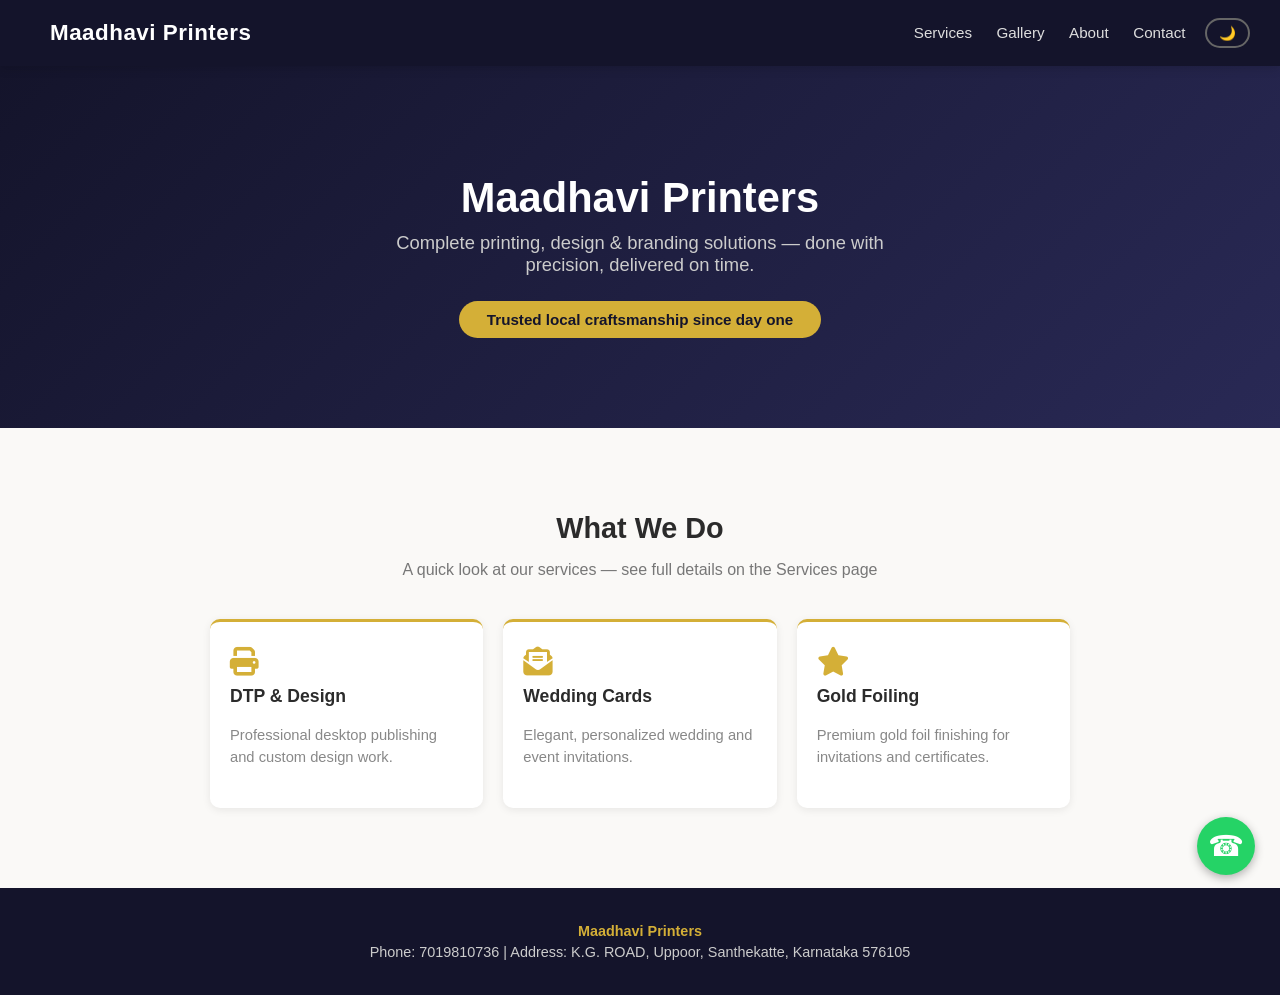
==== commit 5aa6c386: "add font awesome icons to service cards" ====
--- a/index.html
+++ b/index.html
@@ -4,6 +4,7 @@
     <title>Maadhavi Printers</title>
     <meta name="viewport" content="width=device-width, initial-scale=1.0">
     <link rel="stylesheet" href="style.css">
+    <link rel="stylesheet" href="https://cdnjs.cloudflare.com/ajax/libs/font-awesome/6.5.1/css/all.min.css">
 </head>
 <body>
     <div id="preloader"><div class="spinner"></div></div>
@@ -31,14 +32,17 @@
         <p class="subtitle">A quick look at our services — see full details on the Services page</p>
         <div class="grid">
             <a href="services.html" class="card">
+                <i class="fa-solid fa-print"></i>
                 <h3>DTP & Design</h3>
                 <p>Professional desktop publishing and custom design work.</p>
             </a>
             <a href="services.html" class="card">
+                <i class="fa-solid fa-envelope-open-text"></i>
                 <h3>Wedding Cards</h3>
                 <p>Elegant, personalized wedding and event invitations.</p>
             </a>
             <a href="services.html" class="card">
+                <i class="fa-solid fa-star"></i>
                 <h3>Gold Foiling</h3>
                 <p>Premium gold foil finishing for invitations and certificates.</p>
             </a>
@@ -47,7 +51,7 @@
 
     <footer>
         <p><span class="highlight">Maadhavi Printers</span></p>
-          <p>Phone: 7019810736 | Address: K.G. ROAD, Uppoor, Santhekatte, Karnataka 576105</p>
+      <p>Phone: 7019810736 | Address: K.G. ROAD, Uppoor, Santhekatte, Karnataka 576105</p>
     </footer>
 
     <a href="https://wa.me/917019810736 " class="whatsapp-float" target="_blank">&#9742;</a>
--- a/style.css
+++ b/style.css
@@ -151,6 +151,12 @@
 .card:hover { transform: translateY(-6px) scale(1.02); box-shadow: 0 8px 20px rgba(0,0,0,0.18); }
 .card h3 { margin-top: 0; font-size: 1.1em; }
 .card p { color: #888; font-size: 0.92em; line-height: 1.5; }
+.card i {
+    font-size: 1.8em;
+    color: var(--accent);
+    margin-bottom: 10px;
+    display: block;
+}
 
 .about-box {
     background: var(--card-bg);
